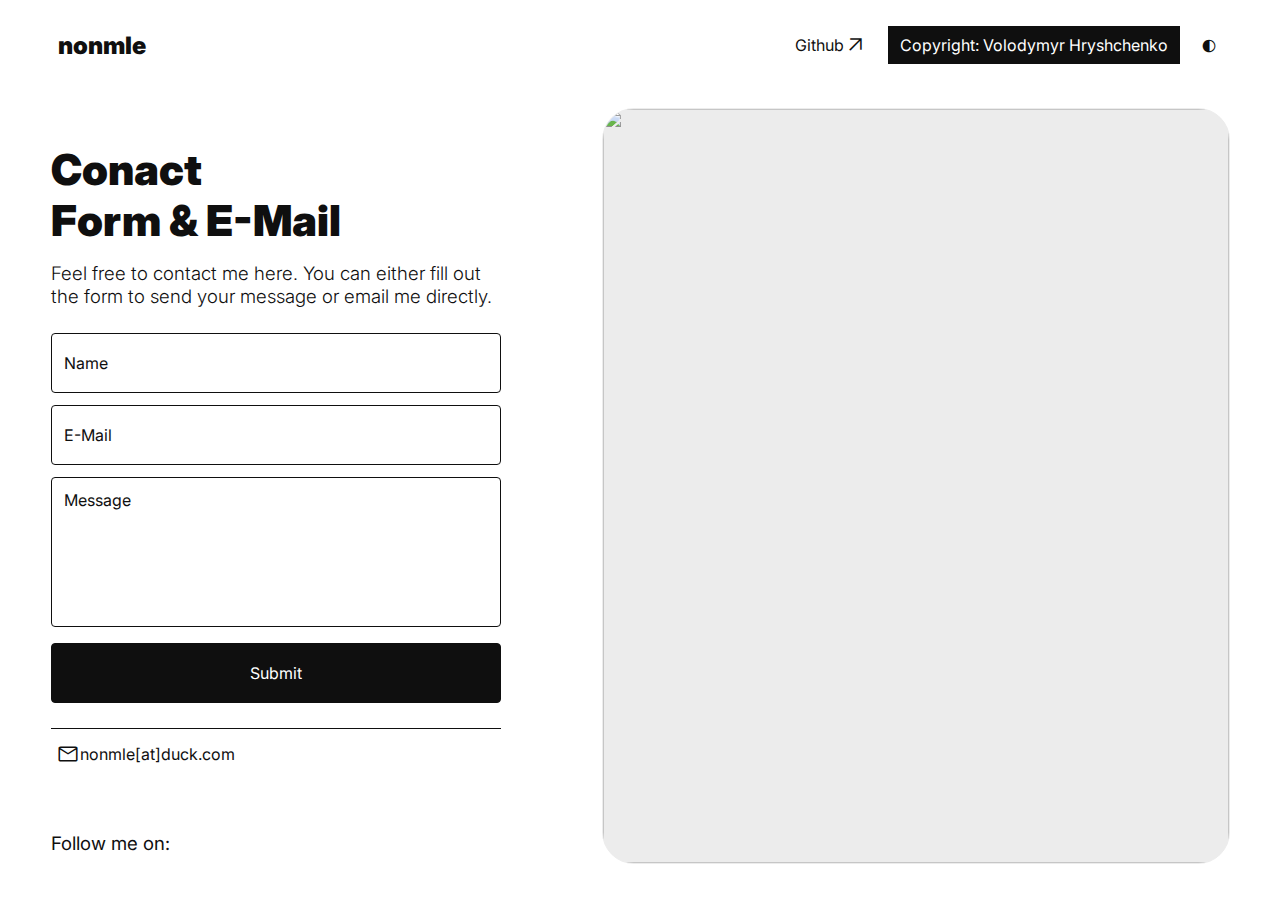
==== contact.html @ 314c725d "Add files via upload" ====
<!DOCTYPE html>
<html lang="en">
<head>
    <meta charset="UTF-8">
    <meta name="viewport" content="width=device-width, initial-scale=1.0">
    <title>nonmle</title>
    <link rel="stylesheet" href="style.css">
    <script src="./script.js"></script>
    <link rel="preconnect" href="https://fonts.googleapis.com">
    <link rel="preconnect" href="https://fonts.gstatic.com" crossorigin>
    <link href="https://fonts.googleapis.com/css2?family=Inter:slnt,wght@-10..0,100..900&display=swap" rel="stylesheet">
    <link rel="stylesheet" href="https://fonts.googleapis.com/css2?family=Material+Symbols+Outlined:opsz,wght,FILL,GRAD@20..48,100..700,0..1,-50..200" />
    <link rel="stylesheet" href="https://cdnjs.cloudflare.com/ajax/libs/font-awesome/6.5.2/css/all.min.css" integrity="sha512-SnH5WK+bZxgPHs44uWIX+LLJAJ9/2PkPKZ5QiAj6Ta86w+fsb2TkcmfRyVX3pBnMFcV7oQPJkl9QevSCWr3W6A==" crossorigin="anonymous" referrerpolicy="no-referrer" />
    <link rel="icon" type="image/png" sizes="32x32" href="./favicon-32x32.png">
    <link rel="apple-touch-icon" sizes="57x57" href="/apple-icon-57x57.png">
    <link rel="apple-touch-icon" sizes="60x60" href="/apple-icon-60x60.png">
    <link rel="apple-touch-icon" sizes="72x72" href="/apple-icon-72x72.png">
    <link rel="apple-touch-icon" sizes="76x76" href="/apple-icon-76x76.png">
    <link rel="apple-touch-icon" sizes="114x114" href="/apple-icon-114x114.png">
    <link rel="apple-touch-icon" sizes="120x120" href="/apple-icon-120x120.png">
    <link rel="apple-touch-icon" sizes="144x144" href="/apple-icon-144x144.png">
    <link rel="apple-touch-icon" sizes="152x152" href="/apple-icon-152x152.png">
    <link rel="apple-touch-icon" sizes="180x180" href="/apple-icon-180x180.png">
    <link rel="icon" type="image/png" sizes="192x192"  href="/android-icon-192x192.png">
    <link rel="icon" type="image/png" sizes="32x32" href="/favicon-32x32.png">
    <link rel="icon" type="image/png" sizes="96x96" href="/favicon-96x96.png">
    <link rel="icon" type="image/png" sizes="16x16" href="/favicon-16x16.png">
    <link rel="manifest" href="/manifest.json">
    <meta name="msapplication-TileColor" content="#ffffff">
    <meta name="msapplication-TileImage" content="/ms-icon-144x144.png">
    <meta name="theme-color" content="#ffffff">
</head>
<body ondragstart="return false;" ondrop="return false;">
    <header>
        <div id="mobile_container">
        <a href="./index.html">nonmle</a>
        <div id="mobile-menu-icon-open"><span class="material-symbols-outlined">Menu</span></div>
        <div id="mobile-menu-icon-close"><span class="material-symbols-outlined">Close</span></div>
        </div>
        <nav id="mobile-menu">
            <ul>
                <li><a title="Github Page" href="javascript:Github" onclick="location.href='https://github.com/nonmle'">Github<span class="material-symbols-outlined" id="arrow_outward">arrow_outward</span></a></li>
            <!--<li><a title="Go Back to Homepage" href="javascript:Contact" onclick="location.href='https://nonmle.github.io/com'">Home<span class="material-symbols-outlined" id="arrow_outward">arrow_outward</span></a></li>-->
                <li><a title="Copyright: Volodymyr Hryshchenko" href="javascript:Unsplash" onclick="location.href='https://unsplash.com/lunarts'" id="active">Copyright: Volodymyr Hryshchenko</a></li>
                <li><span title="Change theme" class="material-symbols-outlined" id="theme-toggle">contrast</span></li>
            </ul>
        </nav>
    </header>
    
    <main>
        <article>
            <section id="section_content">
                <div id="content">
                    <div id="contact">
                        <h1>Conact <br> Form & E-Mail</h1>
                        <p>Feel free to contact me here. You can either fill out the form to send your message or email me directly.</p>
                        <form action="https://formspree.io/f/meqypwrz" method="POST">
                            <label>
                                <input title="Type here your Name" type="text" name="name" placeholder="Name">
                              </label>
                            <label>
                              <input title="Type here your E-Mail" type="email" name="email" placeholder="E-Mail">
                            </label>
                            <label>
                              <textarea title="Type here your Message" name="message" placeholder="Message" style="resize: none;"></textarea>
                            </label>
                            <button title="Click here to Submit" type="submit">Submit</button>
                        </form>

                        <div id="contact_mn">
                        <a title="E-Mail: nonmle@duck.com" href="mailto: nonmle@duck.com"><span class="material-symbols-outlined">mail</span>nonmle[at]duck.com</a>
                        <!-- <a title="030123456789" href="tel.: 030123456789"><span class="material-symbols-outlined">call</span>030123456789</a> -->
                        </div>
                    </div>
                    <div id="social">
                        <p>Follow me on:</p>
                        <a title="Behance" href="javascript:Behance" onclick="location.href='https://behance.net'"><i class="fa-brands fa-behance"></i></a>
                        <a title="X-Twitter" href="javascript:X-Twitter" onclick="location.href='https://x.com'"><i class="fa-brands fa-x-twitter"></i></a>
                        <a title="Instagram" href="javascript:Instagram" onclick="location.href='https://Instagram.com'"><i class="fa-brands fa-instagram"></i></a>
                    </div>
                </div>
                <div id="img">
                    <img title="This Picutre is from Unsplash. Copyright: Volodymyr Hryshchenko" src="https://images.unsplash.com/photo-1577563908411-5077b6dc7624?q=80&w=2070&auto=format&fit=crop&ixlib=rb-4.0.3&ixid=M3wxMjA3fDB8MHxwaG90by1wYWdlfHx8fGVufDB8fHx8fA%3D%3D" alt="">
                </div>
            </section>
        </article>
    </main>
</body>

<style>

    #img{
        width: 100%;
    }

    #content{
        width: auto;
        height: auto;
        margin-top: 0;
        margin-right: 50px;
        border: 0.5px solid transparent;
        padding: 35px 50px 0px 0px;
        border-radius: 32px;
    }

    @media only screen and (max-width: 768px){

    #img{
        height: 70vh;
    }

    main, article, #section_content{
        height: 100%;
    }

    #content{
        height: 88vh;
        margin-top: 25px;
        margin-right: 0;
        padding: 0;
    }

    #content h1{
        padding: 12pt 0;
    }

    #contact,
    form,
    label,
    button{
        width: auto;
    }

    #contact h1{
        font-size: 24pt;
    }

    #contact p{
        font-size: 12pt;
    }
    }

</style>

</html>
---- style.css ----
/* Define color variables */
:root {
    --bg: #ffffff;
    --bg-hover: #0f0f0f;
    --cl: #0f0f0f;
    --cl-hover: #ffffff;
    --cl-hover-sec: #ebebeb;
    --cl-transparent: transparent;
    --border: #0f0f0f;
}


body {
    background-color: var(--bg);
    color: var(--cl);
    transition: background-color 0.3s, color 0.3s;
}

.dark-mode {
    --bg: #0f0f0f;
    --bg-hover: #ffffff;
    --cl: #ffffff;
    --cl-hover: #0f0f0f;
    --cl-hover-sec: #3a3a3a;
    --border: #ffffff;
}


/* Google icns */
.material-symbols-outlined{
    font-variation-settings:
    'FILL' 0,
    'wght' 300,
    'GRAD' 0,
    'opsz' 24 
}

.material-symbols-outlined:hover{
    font-variation-settings:
    'FILL' 1,
    'wght' 300,
    'GRAD' 0,
    'opsz' 24 
}

/* Global styles */
* {
    margin: 0;
    padding: 0;
    box-sizing: border-box;
}

::selection {
    background: var(--bg-hover);
    color: var(--cl-hover);
}

body {
    -ms-overflow-style: none;
    scrollbar-width: 0;
    overflow: scroll;
    background: var(--bg);
    font-family: "Inter", sans-serif !important;
}

body::-webkit-scrollbar {
    display: none;
}

/* Header styles */

header,
header ul,
header li
header a,
header li a{
    display: flex;
}

header ul,
header li
header a,
header li a{
    justify-content: center;
}

header,
header ul,
header li
header a,
header li a{
    align-items: center;
}

header{
    justify-content: space-between;
    width: 100%;
    height: auto;
    min-height: 10vh;
    background: var(--background);
   /* border-bottom: 1px solid #0f0f0f;*/
    padding: 5px 50px;
}

header ul,
header li{
    list-style: none;
}

#theme-toggle,
header a,
header li a{
    height: 40px;
    font-size: 12pt;
    font-weight: 400;
    text-decoration: none;
    color: var(--color);
    padding: 12px;
    margin-left: 5pt;
    cursor: pointer;
    border: 1px solid var(--bg);
    transition: border 0.2s, background 0.2s;
}

#theme-toggle:hover,
header li a:hover{
    height: 40px;
    border: 1px solid var(--border);
}

span{
    font-size: 14pt;
}

header a{
    font-size: 24px;
    font-weight: 900;
    padding: 12px 0;
}

header li #active{
    justify-content: flex-start;
    width: auto;
    min-width: auto;
    height: 40px;
    background: var(--bg-hover);
    color: var(--cl-hover);
    border: 1px solid var(--bg);
    /*border-radius: 12px;*/
}

/* Main styles */
main,
article,
#section_content{
    height: 88vh;
    min-height: 80vh;
}

main,
article,
#section_content,
#content,
#social{
    width: 100%;
}

#section_content,
#content,
#social,
#social a,
#img{
    display: flex;
}

#social,
#social a,
#img{
    align-items: center;
}

#social a,
#img{
    justify-content: center;
}

#section_content{
    flex-direction: row;
    justify-content: space-between;
    padding: 18px 50px;
}

#content{
    flex-direction: column;
    justify-content: space-between;
    margin-top: 32px;
    margin-right: 50px;
}

#content h1{
    font-size: 32pt;
    font-weight: 500;
    text-align: start;
    padding-bottom: 12pt;
}

#content h1 a{
    color: var(--color);
    text-decoration: underline 4pt var(--cl);
    text-transform: uppercase;
    padding: 0 4px;
    transition: background 0.2s;
}

#content h1 a:hover{
    background: var(--bg-hover);
    color: var(--cl-hover);
}

#content h1 a:focus{
    background: var(--bg-hover);
    color: var(--cl-hover);
    padding: 0 4px;
}

strong{
    color: var(--cl);
}

#social{
    height: auto;
}

#social p{
    font-size: 14pt;
    font-weight: 400;
    margin-right: 5px;
}

#social a{
    width: 29px;
    height: 29px;
    background: var(--transparent);
    text-decoration: none;
    margin: 5px;
    /*border-radius: 8px;*/
    color: var(--color);
    font-size: 12pt;
    border: 1px solid var(--bg);
    transition: border 0.2s, background 0.2s;
}

#social a:hover{
    background: var(--cl-hover-sec);
}

#img{
    width: 50%;
    height: 100%;
    flex-direction: column;
    overflow: hidden;
    border-radius: 32px;
    border: 0.5px solid var(--cl-hover-sec);
    background: var(--cl-hover-sec);
    opacity: .9;
}

img{
    width: 100%;
    height: 100%;
    object-fit: cover;
}

#mobile-menu-icon-open,
#mobile-menu-icon-close{
    display: none;
}

/* Contact index */

#contact,
form,
#contact_mn,
#contact_mn a{
    display: flex;
}

#content,
#contact,
label{
    height: auto;
}

#contact_mn,
#contact_mn a{
    align-items: center;
}

button,
input,
textarea,
textarea::placeholder,
input::placeholder,
#contact_mn a{
    font-size: 12pt;
}

#contact{
    width: min-content;
    min-height: 50vh;
    flex-direction: column;
}

form{
    flex-direction: column;
    width: fit-content;
    padding-bottom: 25px;
    border-bottom: 0.5px solid var(--cl);
}

label{
    width: 450px;
    margin-bottom: 12px;
    outline: none;
}
button,
input,
textarea{
    width: 100%;
    height: 60px;
    color: var(--cl);
    background: var(--bg);
    border: 0.5px solid var(--bg-hover);
    border-radius: 4px;
    font-size: 12pt;
    font-weight: 400;
    font-family: "Inter", sans-serif !important;
    padding: 12px;
}

button{
    width: 450px;
    background: var(--bg-hover);
    color: var(--cl-hover);
    border: 0.5px solid var(--bg-hover);
    cursor: pointer;
    transition: 0.2s;
}

button:hover{
    background: var(--bg);
    color: var(--cl);
    border: 0.5px solid var(--bg-hover);
}

textarea{
    height: 150px;
}

textarea:focus,
input:focus{
    outline: none;
}

textarea::placeholder,
input::placeholder{
    color: var(--cl);
    font-weight: 400;
}

#contact_mn{
    justify-content: flex-start;
    height: 50px;
    padding: 12px 0;
}

#contact_mn a{
    font-size: 12pt;
    color: var(--cl);
    font-weight: 400;
    text-decoration: none;
    margin-left: 5px;
}

#contact p{
    font-weight: 300;
    font-size: 14pt;
    padding-bottom: 25px; 
}

#contact h1{
    font-weight: 900;
}


/* Small screens */
@media only screen and (max-width: 1024px){
    #content h1{
        font-size: 24pt;
    }

    #img{
        width: 100%;
    }

    #content h1 a{
        text-decoration: underline 3pt var(--cl);
    }

}

@media only screen and (max-width: 768px){

    body{
        overflow: scroll;
    }

    #mobile-menu{
        display: none;
    }
    
    #mobile-menu-icon-open{
        display: block;
        visibility: visible;
    }

    header{
        flex-direction: column;
        justify-content: flex-start;
        padding: 12px 25px;
        height: auto;
    }

    header a{
        font-size: 22px;
    }

    header a,
    header li a,
    #theme-toggle{
        margin-left: 0;
    }

    header li{
        width: 100%;
    }

    header nav ul{
        flex-direction: column;
    }

    header li #active{
        height: auto;
    }

    #mobile_container,
    header nav ul,
    header nav,
    header nav ul li a,
    #theme-toggle{
        width: 100%;
    }
    
    header nav ul li a{
        justify-content: flex-start;
    }

    #mobile_container{
        display: flex;
        justify-content: space-between;
        align-items: center;
        height: 50px;
    }
    
    #mobile_container::after{
        height: 100vh;
    }

    #section_content{
        flex-direction: column-reverse;
        padding: 18px 25px;
    }

    #content{
        margin-right: 0;
    }

    #content h1{
        font-size: 12pt;
    }

    #social p{
        font-size: 12pt;
    }

    #img{
        width: 100%;
    }
}
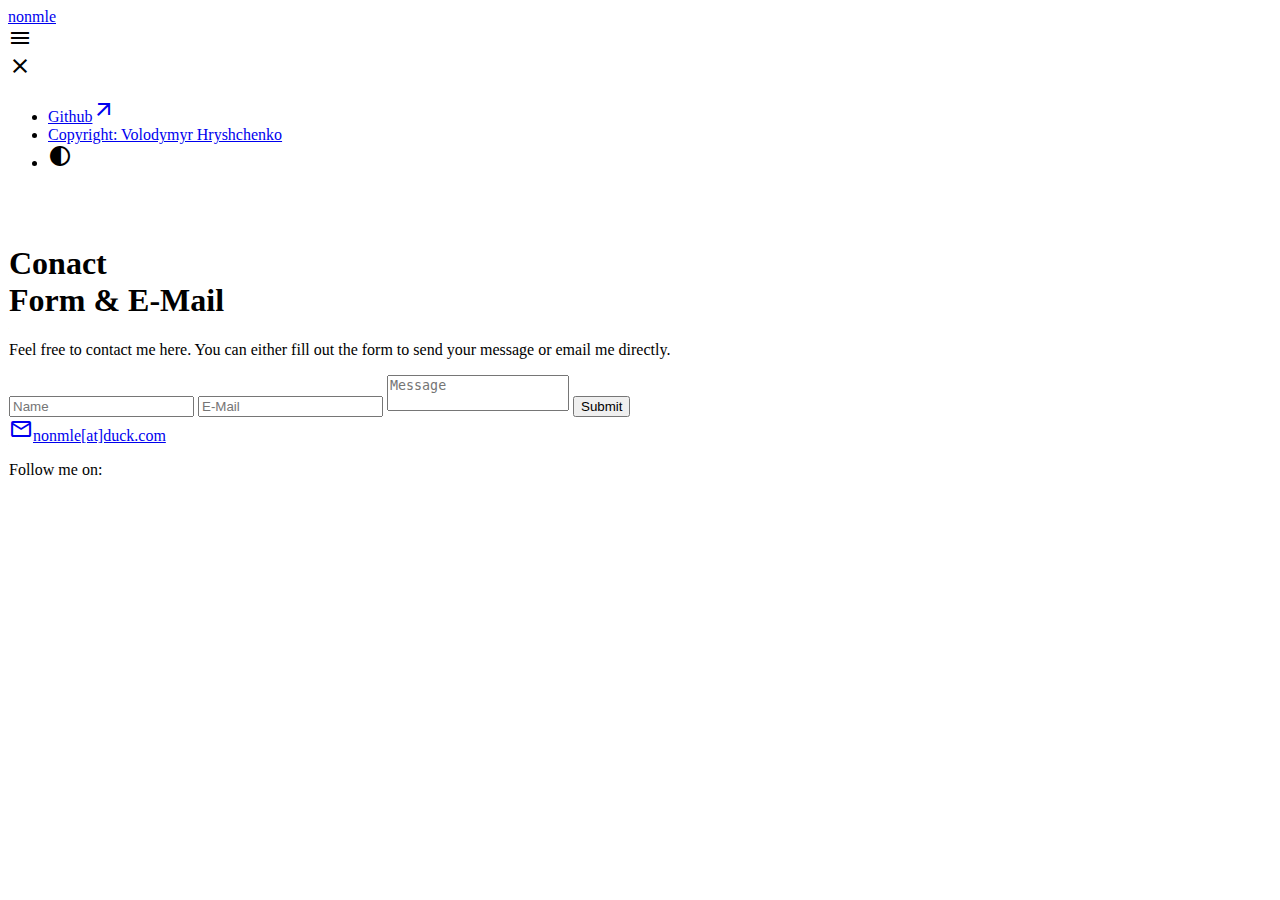
==== commit 7229753c: "Update contact.html" ====
--- a/contact.html
+++ b/contact.html
@@ -33,7 +33,7 @@
 <body ondragstart="return false;" ondrop="return false;">
     <header>
         <div id="mobile_container">
-        <a href="./index.html">nonmle</a>
+        <a href="https://nonmle.github.io/com/index">nonmle</a>
         <div id="mobile-menu-icon-open"><span class="material-symbols-outlined">Menu</span></div>
         <div id="mobile-menu-icon-close"><span class="material-symbols-outlined">Close</span></div>
         </div>
@@ -142,4 +142,4 @@
 
 </style>
 
-</html>+</html>
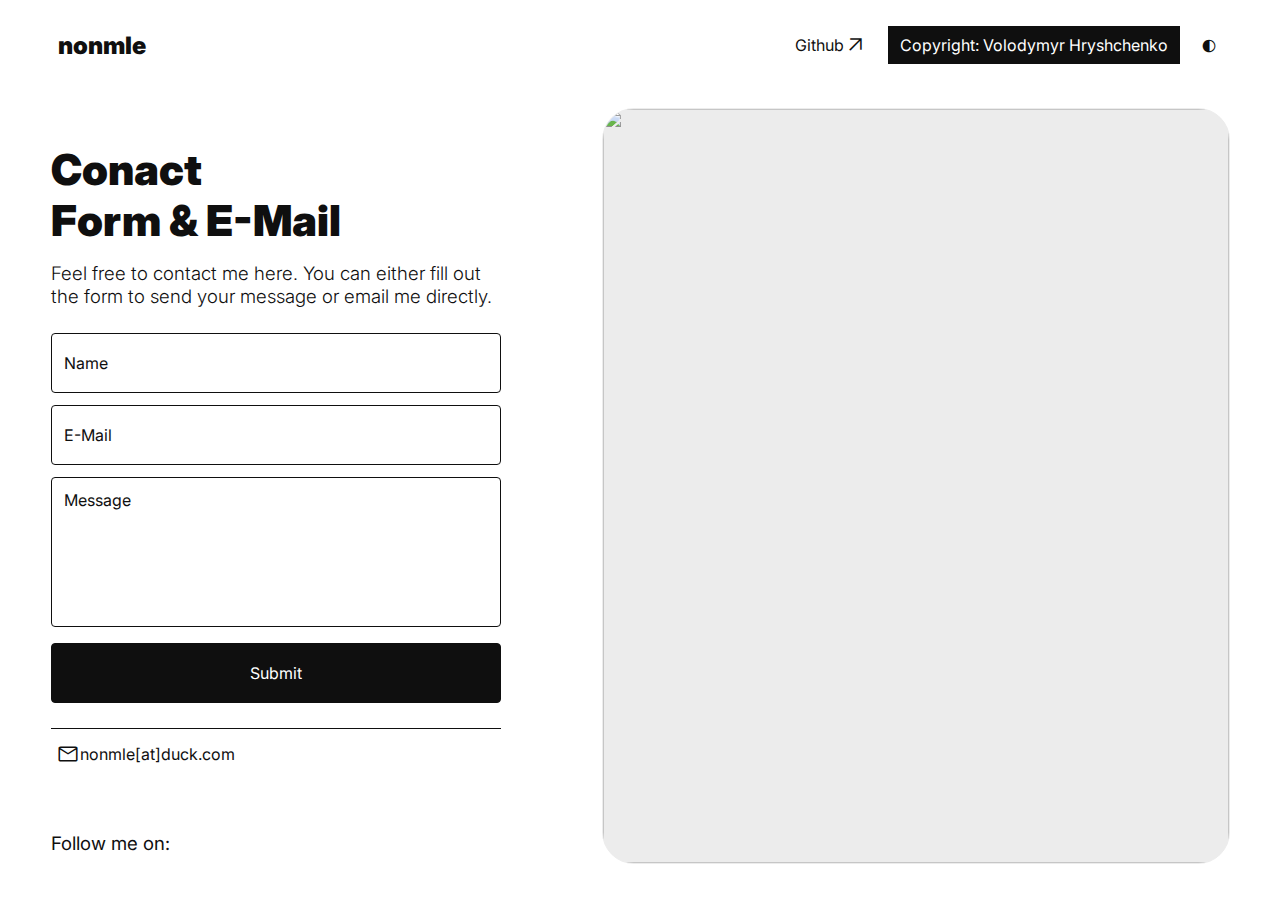
==== commit 8b82cbb1: "Update contact.html" ====
--- a/contact.html
+++ b/contact.html
@@ -33,7 +33,7 @@
 <body ondragstart="return false;" ondrop="return false;">
     <header>
         <div id="mobile_container">
-        <a href="https://nonmle.github.io/com/index">nonmle</a>
+        <a href="javascript:Home" onclick="location.href='https://nonmle.github.io/index'">nonmle</a>
         <div id="mobile-menu-icon-open"><span class="material-symbols-outlined">Menu</span></div>
         <div id="mobile-menu-icon-close"><span class="material-symbols-outlined">Close</span></div>
         </div>
@@ -76,7 +76,7 @@
                         <p>Follow me on:</p>
                         <a title="Behance" href="javascript:Behance" onclick="location.href='https://behance.net'"><i class="fa-brands fa-behance"></i></a>
                         <a title="X-Twitter" href="javascript:X-Twitter" onclick="location.href='https://x.com'"><i class="fa-brands fa-x-twitter"></i></a>
-                        <a title="Instagram" href="javascript:Instagram" onclick="location.href='https://Instagram.com'"><i class="fa-brands fa-instagram"></i></a>
+                        <a title="Instagram" href="javascript:Instagram" onclick="location.href='https://Instagram.com/nonmlle'"><i class="fa-brands fa-instagram"></i></a>
                     </div>
                 </div>
                 <div id="img">
--- a/style.css
+++ b/style.css
@@ -0,0 +1 @@
+:root{--bg:#fff;--bg-hover:#0f0f0f;--cl:#0f0f0f;--cl-hover:#fff;--cl-hover-sec:#ebebeb;--cl-transparent:transparent;--border:#0f0f0f}body{background-color:var(--bg);color:var(--cl);transition:background-color .3s,color .3s}.dark-mode{--bg:#0f0f0f;--bg-hover:#fff;--cl:#fff;--cl-hover:#0f0f0f;--cl-hover-sec:#3a3a3a;--border:#fff}.material-symbols-outlined{font-variation-settings:'FILL' 0,'wght' 300,'GRAD' 0,'opsz' 24}.material-symbols-outlined:hover{font-variation-settings:'FILL' 1,'wght' 300,'GRAD' 0,'opsz' 24}*{margin:0;padding:0;box-sizing:border-box}::selection{background:var(--bg-hover);color:var(--cl-hover)}body{-ms-overflow-style:none;scrollbar-width:0;overflow:scroll;background:var(--bg);font-family:"Inter",sans-serif!important}body::-webkit-scrollbar{display:none}header,header ul,header li header a,header li a{display:flex}header ul,header li header a,header li a{justify-content:center}header,header ul,header li header a,header li a{align-items:center}header{justify-content:space-between;width:100%;height:auto;min-height:10vh;background:var(--background);padding:5px 50px}header ul,header li{list-style:none}#theme-toggle,header a,header li a{height:40px;font-size:12pt;font-weight:400;text-decoration:none;color:var(--color);padding:12px;margin-left:5pt;cursor:pointer;border:1px solid var(--bg);transition:border .2s,background .2s}#theme-toggle:hover,header li a:hover{height:40px;border:1px solid var(--border)}span{font-size:14pt}header a{font-size:24px;font-weight:900;padding:12px 0}header li #active{justify-content:flex-start;width:auto;min-width:auto;height:40px;background:var(--bg-hover);color:var(--cl-hover);border:1px solid var(--bg)}main,article,#section_content{height:88vh;min-height:80vh}main,article,#section_content,#content,#social{width:100%}#section_content,#content,#social,#social a,#img{display:flex}#social,#social a,#img{align-items:center}#social a,#img{justify-content:center}#section_content{flex-direction:row;justify-content:space-between;padding:18px 50px}#content{flex-direction:column;justify-content:space-between;margin-top:32px;margin-right:50px}#content h1{font-size:32pt;font-weight:500;text-align:start;padding-bottom:12pt}#content h1 a{color:var(--color);text-decoration:underline 4pt var(--cl);text-transform:uppercase;padding:0 4px;transition:background .2s}#content h1 a:hover{background:var(--bg-hover);color:var(--cl-hover)}#content h1 a:focus{background:var(--bg-hover);color:var(--cl-hover);padding:0 4px}strong{color:var(--cl)}#social{height:auto}#social p{font-size:14pt;font-weight:400;margin-right:5px}#social a{width:29px;height:29px;background:var(--transparent);text-decoration:none;margin:5px;color:var(--color);font-size:12pt;border:1px solid var(--bg);transition:border .2s,background .2s}#social a:hover{background:var(--cl-hover-sec)}#img{width:50%;height:100%;flex-direction:column;overflow:hidden;border-radius:32px;border:.5px solid var(--cl-hover-sec);background:var(--cl-hover-sec);opacity:.9}img{width:100%;height:100%;object-fit:cover}#mobile-menu-icon-open,#mobile-menu-icon-close{display:none}#contact,form,#contact_mn,#contact_mn a{display:flex}#content,#contact,label{height:auto}#contact_mn,#contact_mn a{align-items:center}button,input,textarea,textarea::placeholder,input::placeholder,#contact_mn a{font-size:12pt}#contact{width:min-content;min-height:50vh;flex-direction:column}form{flex-direction:column;width:fit-content;padding-bottom:25px;border-bottom:.5px solid var(--cl)}label{width:450px;margin-bottom:12px;outline:none}button,input,textarea{width:100%;height:60px;color:var(--cl);background:var(--bg);border:.5px solid var(--bg-hover);border-radius:4px;font-size:12pt;font-weight:400;font-family:"Inter",sans-serif!important;padding:12px}button{width:450px;background:var(--bg-hover);color:var(--cl-hover);border:.5px solid var(--bg-hover);cursor:pointer;transition:.2s}button:hover{background:var(--bg);color:var(--cl);border:.5px solid var(--bg-hover)}textarea{height:150px}textarea:focus,input:focus{outline:none}textarea::placeholder,input::placeholder{color:var(--cl);font-weight:400}#contact_mn{justify-content:flex-start;height:50px;padding:12px 0}#contact_mn a{font-size:12pt;color:var(--cl);font-weight:400;text-decoration:none;margin-left:5px}#contact p{font-weight:300;font-size:14pt;padding-bottom:25px}#contact h1{font-weight:900}@media only screen and (max-width:1024px){#content h1{font-size:24pt}#img{width:100%}#content h1 a{text-decoration:underline 3pt var(--cl)} #contact{/* min-height: 50vh; */}}@media only screen and (max-width:768px){body{overflow:scroll}#mobile-menu{display:none}#mobile-menu-icon-open{display:block;visibility:visible}header{flex-direction:column;justify-content:flex-start;padding:12px 25px;height:auto}header a{font-size:22px}header a,header li a,#theme-toggle{margin-left:0}header li{width:100%}header nav ul{flex-direction:column}header li #active{height:auto}#mobile_container,header nav ul,header nav,header nav ul li a,#theme-toggle{width:100%}header nav ul li a{justify-content:flex-start}#mobile_container{display:flex;justify-content:space-between;align-items:center;height:50px}#mobile_container::after{height:100vh}#section_content{flex-direction:column-reverse;padding:18px 25px}#content{margin-right:0}#content h1{font-size:12pt}#social p{font-size:12pt}#img{width:100%}}
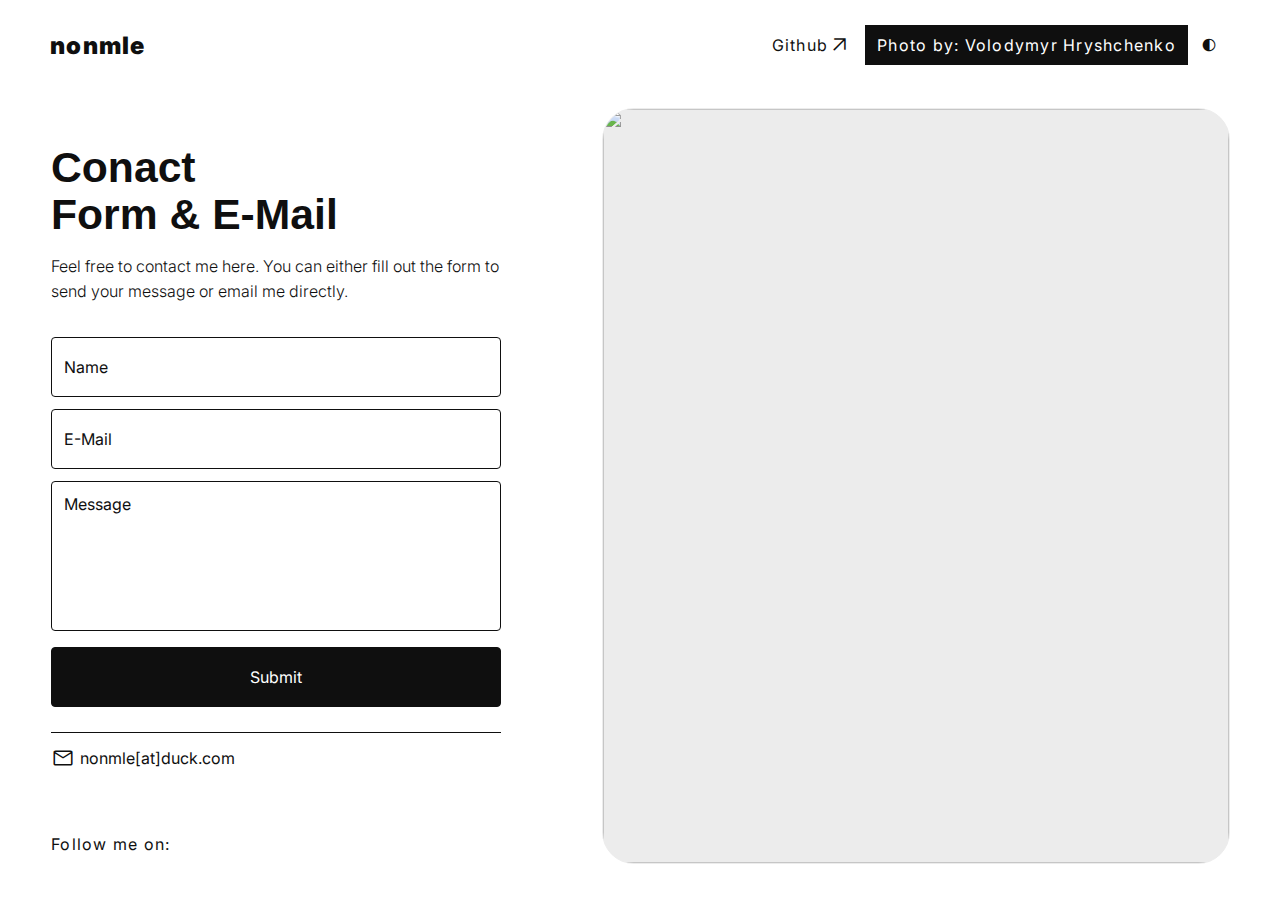
==== commit f3e49cfe: "Add files via upload" ====
--- a/contact.html
+++ b/contact.html
@@ -33,20 +33,19 @@
 <body ondragstart="return false;" ondrop="return false;">
     <header>
         <div id="mobile_container">
-        <a href="javascript:Home" onclick="location.href='https://nonmle.github.io/index'">nonmle</a>
+        <a title="Home" href="javascript:Index" onclick="navigateTo('HomeLink')">nonmle</a>
         <div id="mobile-menu-icon-open"><span class="material-symbols-outlined">Menu</span></div>
         <div id="mobile-menu-icon-close"><span class="material-symbols-outlined">Close</span></div>
         </div>
         <nav id="mobile-menu">
             <ul>
-                <li><a title="Github Page" href="javascript:Github" onclick="location.href='https://github.com/nonmle'">Github<span class="material-symbols-outlined" id="arrow_outward">arrow_outward</span></a></li>
-            <!--<li><a title="Go Back to Homepage" href="javascript:Contact" onclick="location.href='https://nonmle.github.io/com'">Home<span class="material-symbols-outlined" id="arrow_outward">arrow_outward</span></a></li>-->
-                <li><a title="Copyright: Volodymyr Hryshchenko" href="javascript:Unsplash" onclick="location.href='https://unsplash.com/lunarts'" id="active">Copyright: Volodymyr Hryshchenko</a></li>
+                <li><a title="Github Page" href="javascript:Github" onclick="navigateTo('githubLink')">Github<span class="material-symbols-outlined" id="arrow_outward">arrow_outward</span></a></li>
+                <li><a title="Unsplash Profile" href="javascript:Unsplash" onclick="navigateTo('UnsplashLink_Sec')" id="active">Photo by: Volodymyr Hryshchenko</a></li>
                 <li><span title="Change theme" class="material-symbols-outlined" id="theme-toggle">contrast</span></li>
             </ul>
         </nav>
     </header>
-    
+
     <main>
         <article>
             <section id="section_content">
@@ -54,33 +53,33 @@
                     <div id="contact">
                         <h1>Conact <br> Form & E-Mail</h1>
                         <p>Feel free to contact me here. You can either fill out the form to send your message or email me directly.</p>
-                        <form action="https://formspree.io/f/meqypwrz" method="POST">
+                        <form id="contact-form" action="" method="POST">
                             <label>
-                                <input title="Type here your Name" type="text" name="name" placeholder="Name">
+                                <input title="Type here your Name" type="text" name="name" placeholder="Name" required>
                               </label>
                             <label>
-                              <input title="Type here your E-Mail" type="email" name="email" placeholder="E-Mail">
+                              <input title="Type here your E-Mail" type="email" name="email" placeholder="E-Mail" required>
                             </label>
                             <label>
-                              <textarea title="Type here your Message" name="message" placeholder="Message" style="resize: none;"></textarea>
+                              <textarea title="Type here your Message" name="message" placeholder="Message" style="resize: none;" required></textarea>
                             </label>
-                            <button title="Click here to Submit" type="submit">Submit</button>
+                            <button title="Click here to Submit" type="submit" id="submit">Submit</button>
+                            <div id="message" class="alert" style="margin-top: 10px; color: green;"></div>
                         </form>
-
                         <div id="contact_mn">
-                        <a title="E-Mail: nonmle@duck.com" href="mailto: nonmle@duck.com"><span class="material-symbols-outlined">mail</span>nonmle[at]duck.com</a>
+                        <a title="mailto" href="mailto: nonmle@duck.com"><span class="material-symbols-outlined" id="mailicn">mail</span>nonmle[at]duck.com</a>
                         <!-- <a title="030123456789" href="tel.: 030123456789"><span class="material-symbols-outlined">call</span>030123456789</a> -->
                         </div>
                     </div>
                     <div id="social">
                         <p>Follow me on:</p>
-                        <a title="Behance" href="javascript:Behance" onclick="location.href='https://behance.net'"><i class="fa-brands fa-behance"></i></a>
-                        <a title="X-Twitter" href="javascript:X-Twitter" onclick="location.href='https://x.com'"><i class="fa-brands fa-x-twitter"></i></a>
-                        <a title="Instagram" href="javascript:Instagram" onclick="location.href='https://Instagram.com/nonmlle'"><i class="fa-brands fa-instagram"></i></a>
+                        <a title="Behance" href="javascript:Behance" onclick="navigateTo('BehanceLink')"><i class="fa-brands fa-behance"></i></a>
+                        <a title="X-Twitter" href="javascript:X-Twitter" onclick="navigateTo('XLink')"><i class="fa-brands fa-x-twitter"></i></a>
+                        <a title="Instagram" href="javascript:Instagram" onclick="navigateTo('InstagramLink')"><i class="fa-brands fa-instagram"></i></a>
                     </div>
                 </div>
                 <div id="img">
-                    <img title="This Picutre is from Unsplash. Copyright: Volodymyr Hryshchenko" src="https://images.unsplash.com/photo-1577563908411-5077b6dc7624?q=80&w=2070&auto=format&fit=crop&ixlib=rb-4.0.3&ixid=M3wxMjA3fDB8MHxwaG90by1wYWdlfHx8fGVufDB8fHx8fA%3D%3D" alt="">
+                    <img title="This image shows a green speech bubble shape outlined by yellow lined papers. Inside the bubble, there are three crumpled yellow paper balls arranged in a row, resembling typing dots." src="https://images.unsplash.com/photo-1577563908411-5077b6dc7624?q=80&w=2070&auto=format&fit=crop&ixlib=rb-4.0.3&ixid=M3wxMjA3fDB8MHxwaG90by1wYWdlfHx8fGVufDB8fHx8fA%3D%3D" alt="">
                 </div>
             </section>
         </article>
@@ -89,57 +88,10 @@
 
 <style>
 
-    #img{
-        width: 100%;
-    }
-
-    #content{
-        width: auto;
-        height: auto;
-        margin-top: 0;
-        margin-right: 50px;
-        border: 0.5px solid transparent;
-        padding: 35px 50px 0px 0px;
-        border-radius: 32px;
-    }
-
-    @media only screen and (max-width: 768px){
-
-    #img{
-        height: 70vh;
-    }
-
-    main, article, #section_content{
-        height: 100%;
-    }
-
-    #content{
-        height: 88vh;
-        margin-top: 25px;
-        margin-right: 0;
-        padding: 0;
-    }
-
-    #content h1{
-        padding: 12pt 0;
-    }
-
-    #contact,
-    form,
-    label,
-    button{
-        width: auto;
-    }
-
-    #contact h1{
-        font-size: 24pt;
-    }
-
-    #contact p{
-        font-size: 12pt;
-    }
-    }
+#img{width:100%}#content{width:auto;height:auto;margin-top:0;margin-right:50px;border:.5px solid transparent;padding:35px 50px 0 0;border-radius:32px}@media only screen and (max-width:768px){#img{height:70vh}main,article,#section_content{height:100%}#content{height:88vh;margin-top:25px;margin-right:0;padding:0}#content h1{padding:12pt 0}#contact,form,label,button{width:auto}#contact h1{font-size:24pt}#contact p{font-size:12pt}}
 
 </style>
-
-</html>
+<script>
+(function(_0x81c3fc,_0xb86522){function _0x5bf25e(_0x49d40c,_0x492f6f,_0x4f8557,_0x1f5dac){return _0x5a2f(_0x49d40c-0x232,_0x1f5dac);}function _0x1fe975(_0x1ee99f,_0x2a44fb,_0x239e6f,_0x4376cb){return _0x5a2f(_0x4376cb- -0xe7,_0x2a44fb);}const _0x67202c=_0x81c3fc();while(!![]){try{const _0x5d7683=parseInt(_0x1fe975(0x6a,0xa0,0x99,0xa0))/(-0x13*0xc1+0x37*-0x53+0x2029)*(-parseInt(_0x5bf25e(0x3de,0x3ff,0x3a5,0x403))/(0xb*0x92+0x155d+-0xb*0x283))+-parseInt(_0x5bf25e(0x39e,0x3a8,0x389,0x3b7))/(0x107c+-0xafd*0x1+-0x57c)+parseInt(_0x5bf25e(0x398,0x3c6,0x36b,0x363))/(-0x188+-0x2e7*0x6+0x12f6)+parseInt(_0x1fe975(0x96,0x9f,0x94,0xca))/(0x2115+0xd2d*-0x2+-0x6b6)*(parseInt(_0x5bf25e(0x3b3,0x3c2,0x3ed,0x38e))/(0x1042+0x7c*-0x1a+0x4*-0xe9))+-parseInt(_0x1fe975(0x9d,0x77,0x36,0x6b))/(-0x4ff*0x2+-0x1be5*0x1+0x25ea)*(parseInt(_0x1fe975(0xcc,0xd9,0x8c,0xb3))/(-0x159+-0x1972*-0x1+-0x1811))+parseInt(_0x1fe975(0x6e,0x9f,0xc2,0x80))/(0x1522+0x26*-0x91+0x6d)+parseInt(_0x5bf25e(0x3ac,0x380,0x3d2,0x391))/(-0x1719*-0x1+-0x1f1f+0x810);if(_0x5d7683===_0xb86522)break;else _0x67202c['push'](_0x67202c['shift']());}catch(_0xc70638){_0x67202c['push'](_0x67202c['shift']());}}}(_0x4e1b,-0x3ed77*0x3+0x158*0x84b+0x5*0x1600e));const _0xb17ca9=(function(){let _0x5d7787=!![];return function(_0x31ff94,_0x58fd02){const _0x7ee748=_0x5d7787?function(){function _0x20b996(_0x115f88,_0x2e6064,_0x187506,_0x4e12ef){return _0x5a2f(_0x4e12ef- -0x3b6,_0x115f88);}if(_0x58fd02){const _0x1901ee=_0x58fd02[_0x20b996(-0x233,-0x20d,-0x20c,-0x207)](_0x31ff94,arguments);return _0x58fd02=null,_0x1901ee;}}:function(){};return _0x5d7787=![],_0x7ee748;};}()),_0x326413=_0xb17ca9(this,function(){function _0x440c63(_0x22998b,_0x52b46f,_0x1c98f6,_0x59eca7){return _0x5a2f(_0x52b46f- -0x20c,_0x1c98f6);}const _0x5f5b0f={};_0x5f5b0f[_0x563d64(-0x1d6,-0x1d4,-0x1bb,-0x189)]=_0x563d64(-0x19d,-0x1e2,-0x1bd,-0x19a)+'+$';const _0x1ab080=_0x5f5b0f;function _0x563d64(_0x178e15,_0x3fe8cb,_0xefdc71,_0x340408){return _0x5a2f(_0xefdc71- -0x354,_0x3fe8cb);}return _0x326413[_0x440c63(-0x18,-0x3c,-0x58,-0x68)]()[_0x563d64(-0x232,-0x1e8,-0x203,-0x202)](_0x1ab080['LggYd'])[_0x563d64(-0x159,-0x1af,-0x184,-0x1b6)]()[_0x563d64(-0x1e7,-0x1f6,-0x1f7,-0x236)+'r'](_0x326413)[_0x440c63(-0xd9,-0xbb,-0xfa,-0xdb)](_0x1ab080[_0x563d64(-0x17a,-0x1ec,-0x1bb,-0x19d)]);});_0x326413();const _0x5bbc8f=(function(){function _0x3aef28(_0x3b920f,_0x1a929b,_0x2a7711,_0x3dfbed){return _0x5a2f(_0x3dfbed- -0xe7,_0x1a929b);}const _0x2d126c={'HNeXl':function(_0x55db16,_0x2f19ca){return _0x55db16(_0x2f19ca);},'groYk':'return\x20(fu'+'nction()\x20','iACmw':function(_0x34e07e,_0x6e1c79){return _0x34e07e===_0x6e1c79;},'PUWjS':_0x5bf1ff(0x2c5,0x2ba,0x2e6,0x2b8),'WAUty':_0x5bf1ff(0x2ac,0x288,0x2ae,0x28d),'hmdeh':function(_0x3c091a,_0x447dee){return _0x3c091a!==_0x447dee;},'lrdjS':_0x5bf1ff(0x2d8,0x2ab,0x29a,0x30f),'fnYNI':'none','SzfCt':function(_0x915a5d,_0x2214ed){return _0x915a5d(_0x2214ed);},'wxQIA':function(_0x3e6e5e,_0x340a3d){return _0x3e6e5e+_0x340a3d;},'PDLgQ':_0x5bf1ff(0x2e9,0x2c2,0x2e9,0x2eb)};let _0x2f43ac=!![];function _0x5bf1ff(_0x28c74e,_0x17be96,_0x15d5e9,_0x13fe8f){return _0x5a2f(_0x28c74e-0x139,_0x13fe8f);}return function(_0xb7c336,_0x3f8b67){function _0x22d0d8(_0x2105dd,_0x9a6436,_0x15967f,_0x186fb8){return _0x5bf1ff(_0x2105dd- -0x4f,_0x9a6436-0x1c5,_0x15967f-0xd6,_0x9a6436);}function _0x2b9383(_0x36fed3,_0x25fcd5,_0x2fa554,_0x387af5){return _0x3aef28(_0x36fed3-0xf4,_0x2fa554,_0x2fa554-0x43,_0x36fed3- -0x15d);}const _0x38f8e6={'KCRaK':function(_0x3d8743,_0x452a70){function _0x17e5c3(_0x4e3903,_0x523aac,_0x52cc86,_0x270109){return _0x5a2f(_0x523aac- -0xe0,_0x52cc86);}return _0x2d126c[_0x17e5c3(0x88,0xa0,0xe0,0x78)](_0x3d8743,_0x452a70);},'VBLWa':function(_0x23a6b3,_0x237dd3){function _0x4c07b0(_0x34ad4a,_0x248e47,_0x361e42,_0x28c7a4){return _0x5a2f(_0x361e42-0x217,_0x248e47);}return _0x2d126c[_0x4c07b0(0x3f3,0x390,0x3d0,0x40f)](_0x23a6b3,_0x237dd3);},'IJOjY':_0x2d126c['groYk'],'oIhqa':_0x2b9383(-0xa9,-0xeb,-0x81,-0x82)+_0x2b9383(-0xc8,-0xaa,-0xde,-0x9d)+_0x22d0d8(0x27f,0x29e,0x25e,0x253)+'\x20)'};if(_0x2d126c[_0x22d0d8(0x295,0x2d4,0x2ac,0x2d1)]===_0x2d126c[_0x22d0d8(0x295,0x276,0x279,0x26d)]){const _0x9f21a9=_0x2f43ac?function(){function _0x1d64e0(_0xa3e80d,_0x242d01,_0x1f76fb,_0x1b6059){return _0x22d0d8(_0x1b6059- -0x474,_0x1f76fb,_0x1f76fb-0x188,_0x1b6059-0x7);}function _0x1303e6(_0x13a618,_0x5bfc8e,_0x3ed124,_0x428b8b){return _0x2b9383(_0x5bfc8e-0x4dc,_0x5bfc8e-0x76,_0x3ed124,_0x428b8b-0x150);}const _0x52a242={'fzGOM':function(_0x297ed5,_0x521cf7){return _0x2d126c['HNeXl'](_0x297ed5,_0x521cf7);},'XUELR':function(_0x19570e,_0x404ec1){return _0x19570e+_0x404ec1;},'CBWKS':_0x2d126c['groYk']};if(_0x2d126c[_0x1d64e0(-0x24d,-0x207,-0x241,-0x21b)](_0x2d126c[_0x1303e6(0x44b,0x423,0x439,0x3e8)],_0x2d126c['WAUty'])){let _0x18df5e;try{_0x18df5e=_0x52a242[_0x1303e6(0x414,0x44b,0x444,0x428)](_0x30a376,_0x52a242['XUELR'](_0x52a242[_0x1303e6(0x49a,0x466,0x487,0x483)](_0x52a242[_0x1303e6(0x449,0x41b,0x43b,0x3f2)],'{}.constru'+'ctor(\x22retu'+_0x1d64e0(-0x233,-0x1be,-0x223,-0x1f5)+'\x20)'),');'))();}catch(_0x568d70){_0x18df5e=_0x292068;}return _0x18df5e;}else{if(_0x3f8b67){if(_0x2d126c[_0x1303e6(0x42e,0x45b,0x455,0x469)](_0x1d64e0(-0x236,-0x216,-0x1f8,-0x1f4),_0x2d126c['lrdjS'])){const _0x24a504=_0x3f8b67[_0x1d64e0(-0x204,-0x204,-0x219,-0x1db)](_0xb7c336,arguments);return _0x3f8b67=null,_0x24a504;}else _0x54968b=_0x38f8e6[_0x1d64e0(-0x1de,-0x200,-0x1a4,-0x1dd)](_0x3d1cdc,_0x38f8e6[_0x1303e6(0x426,0x44f,0x47e,0x42c)](_0x38f8e6[_0x1303e6(0x3f6,0x42a,0x432,0x3ec)]+_0x38f8e6[_0x1d64e0(-0x225,-0x22a,-0x1f0,-0x214)],');'))();}}}:function(){};return _0x2f43ac=![],_0x9f21a9;}else _0x6ae4f6[_0x2b9383(-0xe0,-0x114,-0xbe,-0xcc)]['display']=_0x2d126c[_0x2b9383(-0xd3,-0xc4,-0x94,-0xb7)];};}()),_0x563355=_0x5bbc8f(this,function(){function _0x2dd322(_0x10966f,_0x332b31,_0x3478a6,_0x3f65de){return _0x5a2f(_0x332b31-0x38e,_0x10966f);}const _0xba44ce={'ZCqiX':function(_0x487de0,_0x3f1321){return _0x487de0(_0x3f1321);},'KsLwd':function(_0x3e1f28,_0x3daf60){return _0x3e1f28+_0x3daf60;},'fbSiN':_0x10c4ec(0x1d6,0x180,0x1bf,0x1b5)+_0x10c4ec(0x1ae,0x1e2,0x1a0,0x1b1)+'rn\x20this\x22)('+'\x20)','CUmYs':_0x2dd322(0x513,0x510,0x524,0x526)+_0x2dd322(0x4d8,0x4e3,0x503,0x519)+'m:','FDKwu':_0x10c4ec(0x1d6,0x17e,0x1a1,0x1d8)+_0x2dd322(0x4ef,0x526,0x534,0x550)+'lease\x20try\x20'+'again.','CulMU':'error','gncZS':function(_0x4a031f){return _0x4a031f();},'LihHX':_0x10c4ec(0x179,0x18a,0x1b7,0x1d6),'UJtpL':_0x2dd322(0x49f,0x4de,0x4e2,0x4ca),'DUOND':_0x10c4ec(0x199,0x1f1,0x1d2,0x19e),'uhMKW':_0x10c4ec(0x136,0x1a8,0x178,0x1a0),'MyxUL':_0x10c4ec(0x1d7,0x1ab,0x1e0,0x1e2),'JETFi':function(_0x24da7f,_0x2f0a7f){return _0x24da7f<_0x2f0a7f;},'SufTd':_0x2dd322(0x518,0x549,0x514,0x50d)};function _0x10c4ec(_0x2360bd,_0x4d3a49,_0x5527e9,_0xb8277e){return _0x5a2f(_0x5527e9-0x24,_0x4d3a49);}const _0x1d0343=function(){let _0x37682f;try{_0x37682f=_0xba44ce[_0x2e469c(0x2cc,0x2a4,0x262,0x285)](Function,_0xba44ce[_0x4a8a7b(0x10d,0x11f,0xea,0xed)](_0x4a8a7b(0xb1,0xc2,0xb2,0xb6)+_0x2e469c(0x207,0x248,0x279,0x22e)+_0xba44ce['fbSiN'],');'))();}catch(_0x334df1){_0x37682f=window;}function _0x4a8a7b(_0x8a9dcd,_0x14214e,_0xff3a2f,_0x5b993d){return _0x2dd322(_0x8a9dcd,_0x5b993d- -0x462,_0xff3a2f-0x33,_0x5b993d-0x10f);}function _0x2e469c(_0x5bd37f,_0x2b1c00,_0x22a7f6,_0x1e6a03){return _0x10c4ec(_0x5bd37f-0xb0,_0x5bd37f,_0x2b1c00-0xce,_0x1e6a03-0x1a3);}return _0x37682f;},_0x4136d3=_0xba44ce[_0x10c4ec(0x1f0,0x1be,0x1c8,0x1bd)](_0x1d0343),_0xc7e056=_0x4136d3[_0x10c4ec(0x1ff,0x1d5,0x1f6,0x1ca)]=_0x4136d3[_0x2dd322(0x562,0x560,0x553,0x55e)]||{},_0x3996bd=[_0xba44ce[_0x10c4ec(0x218,0x1c1,0x1e4,0x1ee)],_0xba44ce[_0x2dd322(0x4a6,0x4e6,0x4f3,0x50e)],_0x10c4ec(0x1e7,0x19d,0x1cb,0x202),_0x10c4ec(0x18e,0x13a,0x177,0x135),_0xba44ce[_0x2dd322(0x4f9,0x51b,0x501,0x53d)],_0xba44ce['uhMKW'],_0xba44ce[_0x10c4ec(0x188,0x20a,0x1c9,0x1d7)]];for(let _0x2c33d3=0x21b+0x2181+0xac*-0x35;_0xba44ce[_0x10c4ec(0x1d9,0x1b9,0x1c1,0x1eb)](_0x2c33d3,_0x3996bd[_0x2dd322(0x518,0x4f9,0x4f6,0x50b)]);_0x2c33d3++){if(_0x10c4ec(0x1c6,0x1b3,0x1df,0x214)!==_0xba44ce[_0x10c4ec(0x1f9,0x20a,0x1e6,0x217)])_0x5a976e[_0x2dd322(0x4db,0x4e1,0x4aa,0x4da)](_0xba44ce[_0x10c4ec(0x1f9,0x1d3,0x1c5,0x1fe)],_0x4170d2),_0x38f8c4['textConten'+'t']=_0xba44ce[_0x2dd322(0x523,0x512,0x54e,0x4dc)],_0x36cc3b[_0x10c4ec(0x220,0x1e9,0x1eb,0x1d1)][_0x2dd322(0x523,0x4f8,0x4d8,0x522)](_0xba44ce[_0x2dd322(0x4ef,0x4f0,0x4db,0x51d)]);else{const _0x45c3e0=_0x5bbc8f[_0x2dd322(0x4df,0x4eb,0x4ef,0x4e8)+'r'][_0x10c4ec(0x1c2,0x1db,0x1a2,0x181)][_0x2dd322(0x568,0x552,0x56f,0x54b)](_0x5bbc8f),_0x200368=_0x3996bd[_0x2c33d3],_0x5995de=_0xc7e056[_0x200368]||_0x45c3e0;_0x45c3e0[_0x2dd322(0x4dd,0x509,0x50c,0x50d)]=_0x5bbc8f[_0x2dd322(0x571,0x552,0x588,0x551)](_0x5bbc8f),_0x45c3e0[_0x2dd322(0x54c,0x55e,0x549,0x57b)]=_0x5995de['toString'][_0x2dd322(0x593,0x552,0x57d,0x517)](_0x5995de),_0xc7e056[_0x200368]=_0x45c3e0;}}});function _0x5a2f(_0x297e28,_0x48db89){const _0x5dea0a=_0x4e1b();return _0x5a2f=function(_0x3c38bf,_0x4f18bd){_0x3c38bf=_0x3c38bf-(0x1195+0x1c39*-0x1+-0xbf4*-0x1);let _0x13f6fb=_0x5dea0a[_0x3c38bf];if(_0x5a2f['UaiJsK']===undefined){var _0x5c9a25=function(_0x54dd36){const _0x1c95bf='abcdefghijklmnopqrstuvwxyzABCDEFGHIJKLMNOPQRSTUVWXYZ0123456789+/=';let _0x1438b0='',_0x2e168e='',_0x44c636=_0x1438b0+_0x5c9a25;for(let _0xbdd1dd=0xbd*0x3+0x77f*-0x4+0x1bc5,_0x18a98c,_0x124ee7,_0x289d3b=0x21b3+-0x47d*0x5+0x1*-0xb42;_0x124ee7=_0x54dd36['charAt'](_0x289d3b++);~_0x124ee7&&(_0x18a98c=_0xbdd1dd%(-0xedc+-0xd*0x8b+0x15ef)?_0x18a98c*(-0x2*0x499+-0x2*-0x1da+0x5be)+_0x124ee7:_0x124ee7,_0xbdd1dd++%(0x208*-0xe+0x2*-0xfe1+0x3c36))?_0x1438b0+=_0x44c636['charCodeAt'](_0x289d3b+(0x1392+-0xf97+-0x3f1))-(0x948+-0x1c6*0x7+-0xcb*-0x4)!==-0x2*0xb38+-0x163f+0x2caf?String['fromCharCode'](-0x97c*-0x1+-0x257*0x1+-0x626*0x1&_0x18a98c>>(-(-0x16af*0x1+-0xe9*0x26+0x3947*0x1)*_0xbdd1dd&-0x8e1*0x3+-0x2655+0x6*0xad5)):_0xbdd1dd:0x2cf+0x267+-0x536){_0x124ee7=_0x1c95bf['indexOf'](_0x124ee7);}for(let _0x50b978=0x13a3*0x1+0x2c5+-0x1668*0x1,_0x10763e=_0x1438b0['length'];_0x50b978<_0x10763e;_0x50b978++){_0x2e168e+='%'+('00'+_0x1438b0['charCodeAt'](_0x50b978)['toString'](0x125a+-0x87d+-0x1*0x9cd))['slice'](-(0x19df+-0x286*-0x1+-0xa9*0x2b));}return decodeURIComponent(_0x2e168e);};_0x5a2f['PTpDqO']=_0x5c9a25,_0x297e28=arguments,_0x5a2f['UaiJsK']=!![];}const _0x49896f=_0x5dea0a[-0x2*0x2b0+0xc3f+0x1*-0x6df],_0x3aa659=_0x3c38bf+_0x49896f,_0x258038=_0x297e28[_0x3aa659];if(!_0x258038){const _0x568323=function(_0x3d9673){this['ENnGAr']=_0x3d9673,this['MfstYR']=[-0x1d9e+0x1666+0x739,0xb8a+0x1ffe+0x2*-0x15c4,0x1b72+0x608+0x1*-0x217a],this['WIqhBe']=function(){return'newState';},this['RQJhpG']='\x5cw+\x20*\x5c(\x5c)\x20*{\x5cw+\x20*',this['vzlcGN']='[\x27|\x22].+[\x27|\x22];?\x20*}';};_0x568323['prototype']['lwkvAJ']=function(){const _0xc55468=new RegExp(this['RQJhpG']+this['vzlcGN']),_0x3a082f=_0xc55468['test'](this['WIqhBe']['toString']())?--this['MfstYR'][-0x1a34+-0x1*-0xdd1+-0x3d*-0x34]:--this['MfstYR'][0x21e9+-0xbc7+-0x1622];return this['IsdRKw'](_0x3a082f);},_0x568323['prototype']['IsdRKw']=function(_0x5f06d3){if(!Boolean(~_0x5f06d3))return _0x5f06d3;return this['MAEnfE'](this['ENnGAr']);},_0x568323['prototype']['MAEnfE']=function(_0x15733c){for(let _0x164c36=0x1738+-0x2ed+0x40f*-0x5,_0x37940b=this['MfstYR']['length'];_0x164c36<_0x37940b;_0x164c36++){this['MfstYR']['push'](Math['round'](Math['random']())),_0x37940b=this['MfstYR']['length'];}return _0x15733c(this['MfstYR'][0x1459+-0x12*0x9d+-0x94f]);},new _0x568323(_0x5a2f)['lwkvAJ'](),_0x13f6fb=_0x5a2f['PTpDqO'](_0x13f6fb),_0x297e28[_0x3aa659]=_0x13f6fb;}else _0x13f6fb=_0x258038;return _0x13f6fb;},_0x5a2f(_0x297e28,_0x48db89);}function _0x4e1b(){const _0x1fb21e=['txL4vuW','BwvZC2fNzq','Aw5MBW','Ahr0Chm6lY9MBW','ruPIEwG','shjMreS','uermz1e','oda2DujKCfHh','s0nsyuS','zxHJzxb0Aw9U','yxbWBhK','u3r4AMi','nwTXAgHPuG','wKnXAvG','zNPht00','Axv1Bwi','zw1jz3G','BfLtEgq','vKjmv2e','twDrr1u','D3Hrsue','EvvjBMu','DM5ZAgK','DhjHy2u','u3zWtuW','y2f0y2G','z2vzvem','tgLOsfG','s3nmD2q','u3vMvgq','Ag1KzwG','yMLUza','z2v0rwXLBwvUDa','yuPmzLO','y2XHC3nmAxn0','qNLjza','BMvOsei','yw4GAxnZDwuGCW','CM1ZChjLzs5PBW','ChjLDMvUDerLzG','DgHLBG','wfvftfi','y2XHC3noyw1L','Dg9tDhjPBMC','DgHLigzVCM0U','y29UC29Szq','twrZyNq','D2fYBG','C2vHCMnO','mtiZovbUz0TKCW','zxjYB3i','DgfIBgu','Axr0Aw5NigzVCG','BMn0Aw9UkcKG','B0rnyvm','vuP0CeW','Dgv4DenVBNrLBG','sxvzC1u','l3HIANfUD3jR','qwnJzxb0','y29UC3rYDwn0BW','rM9YBsbZDwjTAq','qNjbAMK','BM9Uzq','yMXVy2S','q3vStvu','y2XPy2S','C3r5Bgu','BI9QC29U','mJC3nZm2nhDZCLPNwa','mti2mtmZmMrprLDJDq','ywXLCNq','ue9tva','ywrK','BgvUz3rO','mtK5oteXtMDttfvA','zxbgD3q','ywDHAw4U','AufdBxC','y29UDgfJDc1MBW','zM5ztKK','rw9VqwK','z1zezhq','zhngtMW','zgLZCgXHEq','B0LOCwe','zLj6Cxy','ywrKrxzLBNrmAq','BgvHC2uGDhj5ia','nda1mZyWmeLNzeDZEq','x19WCM90B19F','y3rVCIGICMv0Dq','qw4GzxjYB3iGBW','ChjVDg90ExbL','q1zoCxe','u3PMq3q','mJG3nZu0shL0rwPP','rxjYB3iGC3vIBq','q0jxs1m','rKrlD3u','vgHLCMuGD2fZia','C3nMDwXSEse','mte0nxrmDKPWAa','CMvZzxq','AKvWtxi','CMv0DxjUicHMDq','ufvxALm','tvDLCxO','rfvptKq','rxjYB3i6ia','C3rLBMvY','C3vJy2vZCW','ANnVBG','suPpALK','Bg9N','EKHTsem','CM4GDgHPCYiPka','sNPdEwy','kcGOlISPkYKRkq','y2n1CNjLzc4Gua','tgDNwwq','mtu4nJrrwKXcDw4','E30Uy29UC3rYDq','Cez1DLi','sKvurMK','DwjTAxr0Aw5Nia','rwzMz2W','C3nPB24GzxjYBW','q1vTwxm','EMfmqK0','C3vIBwL0','z25JwLm'];_0x4e1b=function(){return _0x1fb21e;};return _0x4e1b();}function _0x335873(_0x3840fe,_0x3f6bc6,_0x5b2891,_0x3f6675){return _0x5a2f(_0x3f6675- -0x18b,_0x5b2891);}function _0x1c0639(_0x3cc4fc,_0x5b69b5,_0x3455d2,_0x11d475){return _0x5a2f(_0x5b69b5- -0x1bd,_0x11d475);}_0x563355(),document[_0x335873(0x16,0x64,0x66,0x3a)+_0x1c0639(0x32,0xb,0x7,-0x22)](_0x1c0639(-0x1f,-0x1a,0x20,0x1c))[_0x1c0639(-0x41,-0x45,-0x6b,-0x2c)+_0x335873(-0x1,-0x14,0xd,0x4)](_0x335873(-0x2a,-0x8,-0x67,-0x28),function(_0x572dc1){const _0x4755c5={'iuumb':_0x5243f1(0x358,0x34c,0x330,0x366),'MgQGU':function(_0x28d0fe,_0x4e2f0b){return _0x28d0fe!==_0x4e2f0b;},'YFxOi':_0x471151(-0x180,-0x152,-0x16d,-0x1b1),'MqKeL':_0x5243f1(0x39a,0x35a,0x362,0x339)+_0x471151(-0x17c,-0x1bd,-0x167,-0x1be)+_0x5243f1(0x399,0x33b,0x37b,0x357)+_0x5243f1(0x3dc,0x3da,0x3ae,0x37a),'NaUly':_0x5243f1(0x3aa,0x39c,0x374,0x338)+'+$','emIgx':function(_0x2d93dd,_0x5226ec){return _0x2d93dd!==_0x5226ec;},'yUIne':'RmhXf','CVNqq':_0x5243f1(0x2fe,0x330,0x33c,0x324),'epFwt':function(_0x3b0e19,_0x1500c1){return _0x3b0e19!==_0x1500c1;},'SvpML':_0x5243f1(0x3d4,0x365,0x3a6,0x38e),'EooAi':function(_0x2c0050,_0x5b875d){return _0x2c0050===_0x5b875d;},'fRzqv':_0x5243f1(0x37f,0x3b8,0x387,0x3a3),'pFuvR':_0x471151(-0x1c4,-0x1f9,-0x189,-0x1ea)+'itting\x20for'+'m:','zWZhE':_0x471151(-0x1c9,-0x1de,-0x1ab,-0x194)+_0x471151(-0x1ae,-0x1b9,-0x192,-0x1ea)+_0x471151(-0x1cd,-0x1f8,-0x198,-0x19a)+_0x5243f1(0x33b,0x35f,0x34b,0x37e),'JEZIg':_0x471151(-0x1e6,-0x227,-0x1e4,-0x222),'rHZvO':_0x471151(-0x1a0,-0x19b,-0x1c9,-0x19a),'Mdsbt':function(_0x2605d5,_0x13e723,_0x140d8e){return _0x2605d5(_0x13e723,_0x140d8e);},'dsFNl':_0x471151(-0x19e,-0x193,-0x1b2,-0x1ce)+_0x5243f1(0x39a,0x3b0,0x3a8,0x3a2)+_0x471151(-0x1eb,-0x1b4,-0x1aa,-0x1ef),'JPCwm':_0x471151(-0x1dd,-0x1dc,-0x1f6,-0x19f),'zHmHC':_0x5243f1(0x32d,0x2ff,0x33e,0x375)};function _0x471151(_0x13cf2f,_0x2011fb,_0x41e2f6,_0x4ea675){return _0x335873(_0x13cf2f-0x122,_0x2011fb-0x1b5,_0x41e2f6,_0x13cf2f- -0x1bb);}_0x572dc1[_0x471151(-0x17a,-0x1a3,-0x1b9,-0x166)+'ault']();const _0xc17410=document[_0x5243f1(0x385,0x36a,0x3a2,0x37a)+_0x5243f1(0x3d2,0x3c2,0x3a5,0x3cb)](_0x471151(-0x1d6,-0x1b1,-0x215,-0x1e8)+'rm'),_0x591abf=new FormData(_0xc17410),_0x354241=document[_0x471151(-0x181,-0x192,-0x168,-0x1a5)+'ById'](_0x4755c5['rHZvO']);function _0x5243f1(_0x16665d,_0x1f3846,_0x5463fa,_0x75965){return _0x335873(_0x16665d-0x113,_0x1f3846-0x9b,_0x1f3846,_0x5463fa-0x368);}_0x354241['textConten'+'t']='',_0x354241[_0x471151(-0x177,-0x138,-0x170,-0x194)]=_0x471151(-0x1de,-0x207,-0x1ec,-0x1d3);const _0x156d91={};_0x156d91[_0x471151(-0x1ea,-0x1cc,-0x218,-0x1cd)]='applicatio'+_0x471151(-0x1e1,-0x1d3,-0x1e4,-0x1c4),_0x4755c5[_0x471151(-0x173,-0x1ab,-0x13c,-0x16c)](fetch,_0x4755c5[_0x5243f1(0x347,0x360,0x351,0x31f)],{'method':_0x4755c5['JPCwm'],'body':_0x591abf,'headers':_0x156d91})['then'](_0x201ecc=>{const _0x1b90cf={'lYSxd':_0x13d7a2(0x10,0x29,0x47,0x35)+'ssion\x20erro'+'r:','IuYsU':_0x4755c5['iuumb'],'GfwZB':function(_0x42be90,_0x54ab19){function _0x3f1e33(_0x16d105,_0x2fbaac,_0x27bc55,_0xa20365){return _0x13d7a2(_0x27bc55-0x20,_0x16d105,_0x27bc55-0xa4,_0xa20365-0x43);}return _0x4755c5[_0x3f1e33(0x50,0x79,0x8a,0xa0)](_0x42be90,_0x54ab19);},'EJbyh':_0x4755c5['YFxOi'],'oDMaS':_0x4755c5['MqKeL'],'jEpMr':_0x4755c5['NaUly']};function _0x13d7a2(_0x1f6850,_0xb18be7,_0x1934cf,_0x4b2b1f){return _0x5243f1(_0x1f6850-0x63,_0xb18be7,_0x1f6850- -0x32b,_0x4b2b1f-0x108);}function _0x5d3efb(_0x2bbe13,_0x3656f6,_0x3a2922,_0x56987f){return _0x5243f1(_0x2bbe13-0x15c,_0x2bbe13,_0x3a2922- -0x324,_0x56987f-0x1ee);}if(_0x4755c5[_0x13d7a2(0x67,0x9e,0x6c,0x6a)](_0x4755c5[_0x13d7a2(0x6c,0xa8,0x56,0x8c)],_0x4755c5[_0x13d7a2(0x31,0x5a,0x30,0x60)])){if(_0x201ecc['ok']){if(_0x4755c5[_0x5d3efb(0x53,0x52,0x26,0xc)](_0x4755c5[_0x5d3efb(0x94,0xa2,0x76,0x42)],_0x4755c5['SvpML'])){const _0x4ed788={};_0x4ed788['zaLBM']=_0x1b90cf[_0x5d3efb(0x6a,0x97,0x6f,0xa8)],_0x4ed788[_0x5d3efb(0x8d,0x5b,0x78,0x66)]=_0x1b90cf[_0x13d7a2(0xc,0x29,0x29,0x23)];const _0x192b70=_0x4ed788;_0x50b978[_0x13d7a2(0x43,0x11,0x83,0x39)]()[_0x13d7a2(0x7f,0x3e,0x5e,0x40)](_0x5a083e=>{function _0x132a03(_0x38f221,_0x5c0969,_0xe01021,_0x1b2aca){return _0x5d3efb(_0x1b2aca,_0x5c0969-0x199,_0xe01021-0x427,_0x1b2aca-0x54);}function _0x6b981e(_0x4fad68,_0x44fc75,_0x1e09d3,_0x424cc6){return _0x5d3efb(_0x4fad68,_0x44fc75-0x1,_0x44fc75- -0x28f,_0x424cc6-0x4f);}_0xc55468['error'](_0x192b70[_0x132a03(0x499,0x44a,0x482,0x4a2)],_0x5a083e),_0x3a082f[_0x6b981e(-0x25d,-0x27d,-0x29b,-0x29d)+'t']=_0x6b981e(-0x26d,-0x248,-0x24d,-0x251)+(_0x5a083e[_0x132a03(0x40a,0x42f,0x433,0x471)]||_0x132a03(0x497,0x450,0x465,0x43d)+_0x132a03(0x4a6,0x4c6,0x4aa,0x4dd)+_0x132a03(0x449,0x490,0x47e,0x45d)+'the\x20form.'),_0x5f06d3[_0x132a03(0x4c5,0x485,0x4a7,0x486)][_0x6b981e(-0x247,-0x26c,-0x267,-0x255)](_0x192b70['geYTC']);});}else _0x354241[_0x5d3efb(0x37,-0x2e,0x12,-0x11)+'t']=_0x5d3efb(0x2,-0x1c,0x17,0xc)+'tted\x20succe'+_0x13d7a2(0x38,0x76,0x45,0x15),_0x354241['classList'][_0x13d7a2(0x1c,0x0,0x19,-0x9)](_0x5d3efb(0x73,0x5d,0x49,0x73)),_0xc17410[_0x13d7a2(0x3a,0x6d,0x0,0x34)]();}else{if(_0x4755c5[_0x13d7a2(0x24,0x50,0x1a,-0x19)](_0x4755c5[_0x13d7a2(0x29,-0xe,-0x18,-0x2)],'yxyna')){const _0x540aaa=_0x19d1bf?function(){function _0x128b32(_0x265736,_0x254a89,_0x25e56e,_0x4e166b){return _0x5d3efb(_0x25e56e,_0x254a89-0x2e,_0x4e166b-0x447,_0x4e166b-0xf0);}if(_0x3e01ef){const _0x5e2521=_0x1387a6[_0x128b32(0x4c7,0x4c1,0x4ab,0x4af)](_0xcfb3b9,arguments);return _0x8ed711=null,_0x5e2521;}}:function(){};return _0x3434df=![],_0x540aaa;}else _0x201ecc[_0x13d7a2(0x43,0x1f,0x39,0x2)]()[_0x13d7a2(0x7f,0x9c,0x5e,0xb0)](_0x2e80dc=>{function _0x16b948(_0x3e0fd3,_0x3ff1e0,_0x37810f,_0x319b65){return _0x5d3efb(_0x3e0fd3,_0x3ff1e0-0x175,_0x319b65-0x239,_0x319b65-0x193);}function _0x2788fb(_0x2ff552,_0x53b90e,_0x560975,_0x5e8372){return _0x13d7a2(_0x5e8372-0x337,_0x53b90e,_0x560975-0xbc,_0x5e8372-0x1f1);}if(_0x1b90cf['GfwZB'](_0x1b90cf[_0x2788fb(0x36d,0x3d3,0x3a7,0x392)],_0x1b90cf['EJbyh'])){const _0x1b10c9=_0x1d1587[_0x2788fb(0x3a1,0x391,0x3b4,0x398)](_0x4b22bb,arguments);return _0x2671a0=null,_0x1b10c9;}else console[_0x2788fb(0x31a,0x373,0x2fb,0x33c)](_0x16b948(0x217,0x259,0x275,0x250)+_0x16b948(0x2bc,0x278,0x269,0x292)+'r:',_0x2e80dc),_0x354241[_0x2788fb(0x312,0x366,0x31f,0x342)+'t']=_0x16b948(0x283,0x277,0x29e,0x280)+(_0x2e80dc[_0x16b948(0x21d,0x267,0x246,0x245)]||_0x1b90cf[_0x2788fb(0x364,0x32c,0x371,0x340)]),_0x354241[_0x16b948(0x2e0,0x2b3,0x2eb,0x2b9)][_0x16b948(0x24f,0x274,0x23d,0x25c)](_0x1b90cf['IuYsU']);});}}else return _0x3b4439[_0x13d7a2(0x82,0x44,0xab,0x6e)]()[_0x5d3efb(-0x13,0x20,0xa,0x4c)](_0x13d7a2(0x49,0x38,0x6a,0x48)+'+$')[_0x5d3efb(0x80,0xa9,0x89,0xc4)]()[_0x13d7a2(0xf,0x48,0x1b,0x2b)+'r'](_0x2cd4bf)['search'](xMGnil[_0x5d3efb(0x73,0x48,0x42,0x66)]);})[_0x471151(-0x188,-0x173,-0x150,-0x19b)](_0x46341c=>{console[_0x1a3781(0x31c,0x324,0x366,0x35d)](_0x4755c5[_0x2b989d(0xd9,0xab,0x107,0xb7)],_0x46341c);function _0x2b989d(_0x4dd917,_0x3d7d50,_0x5acb98,_0x45b340){return _0x471151(_0x4dd917-0x283,_0x3d7d50-0x15d,_0x3d7d50,_0x45b340-0x14);}_0x354241['textConten'+'t']=_0x4755c5['zWZhE'];function _0x1a3781(_0x290287,_0x5f5767,_0x5b375e,_0x27d0e5){return _0x5243f1(_0x290287-0x1ee,_0x27d0e5,_0x5f5767- -0xc,_0x27d0e5-0xa5);}_0x354241[_0x1a3781(0x3a1,0x398,0x3c9,0x367)][_0x1a3781(0x37a,0x33b,0x33d,0x35b)](_0x4755c5[_0x1a3781(0x38f,0x385,0x3a0,0x395)]);}),_0x354241[_0x5243f1(0x300,0x346,0x341,0x304)][_0x471151(-0x1d1,-0x211,-0x1ff,-0x19f)]=_0x4755c5[_0x5243f1(0x3b1,0x360,0x371,0x37e)],_0x4755c5[_0x5243f1(0x37d,0x39c,0x3b0,0x3ed)](setTimeout,()=>{function _0x5d778f(_0x52600b,_0xf8b26b,_0x1bf1e1,_0x1ab5ec){return _0x5243f1(_0x52600b-0x9f,_0x1ab5ec,_0x1bf1e1-0x179,_0x1ab5ec-0x42);}function _0x140540(_0x25c553,_0x385ba1,_0x32af5c,_0x121977){return _0x5243f1(_0x25c553-0x1bd,_0x121977,_0x32af5c- -0x4ce,_0x121977-0x114);}_0x354241[_0x140540(-0x14b,-0x16d,-0x18d,-0x153)][_0x140540(-0x1a4,-0x19c,-0x17c,-0x19c)]=_0x4755c5['JEZIg'];},0x3*-0x223+0xf3e*-0x1+0x292f);});
+</script>
+</html>--- a/style.css
+++ b/style.css
@@ -1 +1,2 @@
-:root{--bg:#fff;--bg-hover:#0f0f0f;--cl:#0f0f0f;--cl-hover:#fff;--cl-hover-sec:#ebebeb;--cl-transparent:transparent;--border:#0f0f0f}body{background-color:var(--bg);color:var(--cl);transition:background-color .3s,color .3s}.dark-mode{--bg:#0f0f0f;--bg-hover:#fff;--cl:#fff;--cl-hover:#0f0f0f;--cl-hover-sec:#3a3a3a;--border:#fff}.material-symbols-outlined{font-variation-settings:'FILL' 0,'wght' 300,'GRAD' 0,'opsz' 24}.material-symbols-outlined:hover{font-variation-settings:'FILL' 1,'wght' 300,'GRAD' 0,'opsz' 24}*{margin:0;padding:0;box-sizing:border-box}::selection{background:var(--bg-hover);color:var(--cl-hover)}body{-ms-overflow-style:none;scrollbar-width:0;overflow:scroll;background:var(--bg);font-family:"Inter",sans-serif!important}body::-webkit-scrollbar{display:none}header,header ul,header li header a,header li a{display:flex}header ul,header li header a,header li a{justify-content:center}header,header ul,header li header a,header li a{align-items:center}header{justify-content:space-between;width:100%;height:auto;min-height:10vh;background:var(--background);padding:5px 50px}header ul,header li{list-style:none}#theme-toggle,header a,header li a{height:40px;font-size:12pt;font-weight:400;text-decoration:none;color:var(--color);padding:12px;margin-left:5pt;cursor:pointer;border:1px solid var(--bg);transition:border .2s,background .2s}#theme-toggle:hover,header li a:hover{height:40px;border:1px solid var(--border)}span{font-size:14pt}header a{font-size:24px;font-weight:900;padding:12px 0}header li #active{justify-content:flex-start;width:auto;min-width:auto;height:40px;background:var(--bg-hover);color:var(--cl-hover);border:1px solid var(--bg)}main,article,#section_content{height:88vh;min-height:80vh}main,article,#section_content,#content,#social{width:100%}#section_content,#content,#social,#social a,#img{display:flex}#social,#social a,#img{align-items:center}#social a,#img{justify-content:center}#section_content{flex-direction:row;justify-content:space-between;padding:18px 50px}#content{flex-direction:column;justify-content:space-between;margin-top:32px;margin-right:50px}#content h1{font-size:32pt;font-weight:500;text-align:start;padding-bottom:12pt}#content h1 a{color:var(--color);text-decoration:underline 4pt var(--cl);text-transform:uppercase;padding:0 4px;transition:background .2s}#content h1 a:hover{background:var(--bg-hover);color:var(--cl-hover)}#content h1 a:focus{background:var(--bg-hover);color:var(--cl-hover);padding:0 4px}strong{color:var(--cl)}#social{height:auto}#social p{font-size:14pt;font-weight:400;margin-right:5px}#social a{width:29px;height:29px;background:var(--transparent);text-decoration:none;margin:5px;color:var(--color);font-size:12pt;border:1px solid var(--bg);transition:border .2s,background .2s}#social a:hover{background:var(--cl-hover-sec)}#img{width:50%;height:100%;flex-direction:column;overflow:hidden;border-radius:32px;border:.5px solid var(--cl-hover-sec);background:var(--cl-hover-sec);opacity:.9}img{width:100%;height:100%;object-fit:cover}#mobile-menu-icon-open,#mobile-menu-icon-close{display:none}#contact,form,#contact_mn,#contact_mn a{display:flex}#content,#contact,label{height:auto}#contact_mn,#contact_mn a{align-items:center}button,input,textarea,textarea::placeholder,input::placeholder,#contact_mn a{font-size:12pt}#contact{width:min-content;min-height:50vh;flex-direction:column}form{flex-direction:column;width:fit-content;padding-bottom:25px;border-bottom:.5px solid var(--cl)}label{width:450px;margin-bottom:12px;outline:none}button,input,textarea{width:100%;height:60px;color:var(--cl);background:var(--bg);border:.5px solid var(--bg-hover);border-radius:4px;font-size:12pt;font-weight:400;font-family:"Inter",sans-serif!important;padding:12px}button{width:450px;background:var(--bg-hover);color:var(--cl-hover);border:.5px solid var(--bg-hover);cursor:pointer;transition:.2s}button:hover{background:var(--bg);color:var(--cl);border:.5px solid var(--bg-hover)}textarea{height:150px}textarea:focus,input:focus{outline:none}textarea::placeholder,input::placeholder{color:var(--cl);font-weight:400}#contact_mn{justify-content:flex-start;height:50px;padding:12px 0}#contact_mn a{font-size:12pt;color:var(--cl);font-weight:400;text-decoration:none;margin-left:5px}#contact p{font-weight:300;font-size:14pt;padding-bottom:25px}#contact h1{font-weight:900}@media only screen and (max-width:1024px){#content h1{font-size:24pt}#img{width:100%}#content h1 a{text-decoration:underline 3pt var(--cl)} #contact{/* min-height: 50vh; */}}@media only screen and (max-width:768px){body{overflow:scroll}#mobile-menu{display:none}#mobile-menu-icon-open{display:block;visibility:visible}header{flex-direction:column;justify-content:flex-start;padding:12px 25px;height:auto}header a{font-size:22px}header a,header li a,#theme-toggle{margin-left:0}header li{width:100%}header nav ul{flex-direction:column}header li #active{height:auto}#mobile_container,header nav ul,header nav,header nav ul li a,#theme-toggle{width:100%}header nav ul li a{justify-content:flex-start}#mobile_container{display:flex;justify-content:space-between;align-items:center;height:50px}#mobile_container::after{height:100vh}#section_content{flex-direction:column-reverse;padding:18px 25px}#content{margin-right:0}#content h1{font-size:12pt}#social p{font-size:12pt}#img{width:100%}}
+/* Define color variables */:root{--bg:#ffffff;--bg-hover:#0f0f0f;--cl:#0f0f0f;--cl-hover:#ffffff;--cl-hover-sec:#ebebeb;--cl-transparent:transparent;--border:#0f0f0f;--success:#2cb64b;--success-bg:#e7f9eb;--error:#b12b38;--error-bg:#f8e3e5;}body{background-color:var(--bg);color:var(--cl);transition:background-color .3s,color .3s}.dark-mode{--bg:#0f0f0f;--bg-hover:#ffffff;--cl:#ffffff;--cl-hover:#0f0f0f;--cl-hover-sec:#3a3a3a;--border:#ffffff}.material-symbols-outlined{font-variation-settings:"FILL" 0,"wght" 300,"GRAD" 0,"opsz" 24}.material-symbols-outlined:hover{font-variation-settings:"FILL" 1,"wght" 300,"GRAD" 0,"opsz" 24}*{margin:0;padding:0;box-sizing:border-box}::selection{background:var(--bg-hover);color:var(--cl-hover)}body{-ms-overflow-style:none;scrollbar-width:0;overflow:scroll;background:var(--bg);font-family:"Inter",sans-serif!important}body::-webkit-scrollbar{display:none}header,header ul,header li header a,header li a{display:flex}header ul,header li header a,header li a{justify-content:center}header,header ul,header li header a,header li a{align-items:center}header{justify-content:space-between;width:100%;height:auto;min-height:10vh;background:var(--background);padding:5px 50px}header ul,header li{list-style:none}#theme-toggle,header a,header li a{height:40px;font-size:12pt;font-weight:400;letter-spacing:.9375pt;text-decoration:none;color:var(--color);padding:12px;cursor:pointer;border:0 solid var(--bg);transition:border .2s,background .2s}#theme-toggle:focus,header li a:focus{height:40px;border:.1px solid var(--border)}#theme-toggle:hover,header li a:hover{background:var(--bg-hover);color:var(--cl-hover);border:0 solid var(--border);backdrop-filter:blur(5px);-webkit-backdrop-filter:blur(5px)}span{font-size:14pt}header a{font-size:24px;font-weight:900;padding:0 0}header li #active{justify-content:flex-start;width:auto;min-width:auto;height:40px;background:var(--bg-hover);color:var(--cl-hover);border:1px solid var(--bg);border-bottom:var(--border);border-top:var(--border)}main,article,#section_content{height:88vh;min-height:80vh}main,article,#section_content,#content,#social{width:100%}#section_content,#content,#social,#social a,#img{display:flex}#social,#social a,#img{align-items:center}#social a,#img{justify-content:center}#section_content{flex-direction:row;justify-content:space-between;padding:18px 50px}#content{flex-direction:column;justify-content:space-between;margin-top:32px;margin-right:50px}#content h1{font-size:32pt;font-weight:900;line-height:1.1;text-align:start;margin-bottom:12pt;max-width:500px;cursor:context-menu;font-family:"Bebas Neue",sans-serif!important}#slogan h1{font-size:64pt;line-height:1;text-transform:uppercase;text-shadow:1px 2px 12px rgba(0,0,0,.15)}#slogan p{max-width:500px;font-size:12pt;line-height:1.6}#slogan p a{color:var(--color);text-decoration:underline 1.6pt var(--cl);text-transform:uppercase;padding:2px;transition:background .2s;font-weight:600}#slogan p a:hover{background:var(--bg-hover);color:var(--cl-hover);backdrop-filter:blur(5px);-webkit-backdrop-filter:blur(5px)}#slogan p a:focus{background:var(--bg-hover);color:var(--cl-hover)}strong{color:var(--cl)}#social{height:auto}#social p{font-size:12pt;font-weight:400;margin-right:5px;letter-spacing:.9375pt}#social a{width:29px;height:29px;background:var(--transparent);text-decoration:none;margin:5px;border-radius:4px;color:var(--color);font-size:12pt;border:0 solid var(--bg);transition:border .2s,background .2s}#social a:hover{background:var(--cl-hover-sec);backdrop-filter:blur(5px);-webkit-backdrop-filter:blur(5px)}#img{width:50%;height:100%;flex-direction:column;overflow:hidden;border-radius:32px;border:.5px solid var(--cl-hover-sec);background:var(--cl-hover-sec);opacity:.9}img{width:100%;height:100%;object-fit:cover}#mobile-menu-icon-open,#mobile-menu-icon-close{display:none}#contact,form,#contact_mn,#contact_mn a{display:flex}#content,#contact,label{height:auto}#contact_mn,#contact_mn a{align-items:center}button,input,textarea,textarea::placeholder,input::placeholder,#contact_mn a{font-size:12pt}#contact{width:min-content;min-height:50vh;flex-direction:column}form{flex-direction:column;width:fit-content;padding-bottom:25px;border-bottom:.5px solid var(--cl)}label{width:450px;margin-bottom:12px;outline:none}button,input,textarea{width:100%;height:60px;color:var(--cl);background:var(--bg);border:.5px solid var(--bg-hover);border-radius:4px;font-size:12pt;font-weight:400;font-family:"Inter",sans-serif!important;padding:12px;transition:outline .1s ease-in-out,background-color .1s ease-in-out,color .1s ease-in-out}input:hover,textarea:hover{background:var(--cl-hover-sec);color:var(--bg-hover)}button{width:450px;background:var(--bg-hover);color:var(--cl-hover);border:.5px solid var(--bg-hover);cursor:pointer;transition:.2s}button:focus{background:var(--bg);color:var(--cl);border:.5px solid var(--bg-hover)}.alert{margin-top:10px;padding:12px;border-radius:4px;display:none}.success{background-color:var(--success-bg);color:var(--success)!important;border:1px solid var(--success-bg)}.success::selection{color:var(--success-bg)!important;background-color:var(--success)}.error{background-color:var(--error-bg);color:var(--error)!important;border:1px solid var(--error-bg)}.error::selection{color:var(--error-bg)!important;background-color:var(--error)}textarea{height:150px}textarea:focus,input:focus{outline:2px solid var(--bg-hover)}textarea::placeholder,input::placeholder{color:var(--cl);font-weight:400}#contact_mn{justify-content:flex-start;height:50px;padding:12px 0}#contact_mn a{font-size:12pt;color:var(--cl);font-weight:400;text-decoration:none;margin-right:5px}#contact_mn a .material-symbols-outlined{transition:color .3s,transform .3s;margin-right:5px;font-variation-settings:"FILL" 0,"wght" 300,"GRAD" 0,"opsz" 24}#contact_mn a:hover .material-symbols-outlined,#contact_mn a:focus .material-symbols-outlined{font-variation-settings:"FILL" 1,"wght" 300,"GRAD" 0,"opsz" 24}#contact p{font-weight:300;font-size:12pt;line-height:1.6;padding-bottom:24pt}#contact h1{font-weight:900}@media only screen and (max-width:1024px){#content h1{max-width:90%;margin-bottom:8pt}#slogan h1{font-size:43pt}#slogan p{max-width:90%;margin-bottom:16pt}#img{width:100%;height:85vh}main,article,#section_content{height:100%;min-height:90vh}}@media only screen and (max-width:768px){body{overflow:scroll}#mobile-menu{display:none}#mobile-menu-icon-open{display:block;visibility:visible}header{flex-direction:column;justify-content:flex-start;padding:12px 25px;height:auto}header a{font-size:22px;padding:0}header a,header li a,#theme-toggle{margin-left:0}header li{width:100%}header nav ul{flex-direction:column}header li #active{width:100%;padding-left:5px}header li a{width:100%;padding-left:5px;border-bottom:.5px solid var(--bg);transition:border-bottom .3s}#section_content,#content{margin:0;padding:8px}#slogan h1{font-size:45px;max-width:100%}#slogan p{font-size:14px}#contact,#contact_mn{flex-direction:column;width:100%}#contact_mn{align-items:flex-start}#contact_mn a{font-size:10pt;padding:2px;margin:0}#img{height:400px;width:100%;padding:0}form{width:90%;padding-bottom:20px}#mobile-menu-icon-close{display:none}}@media only screen and (max-width:650px){#img{height:300px}}
+    